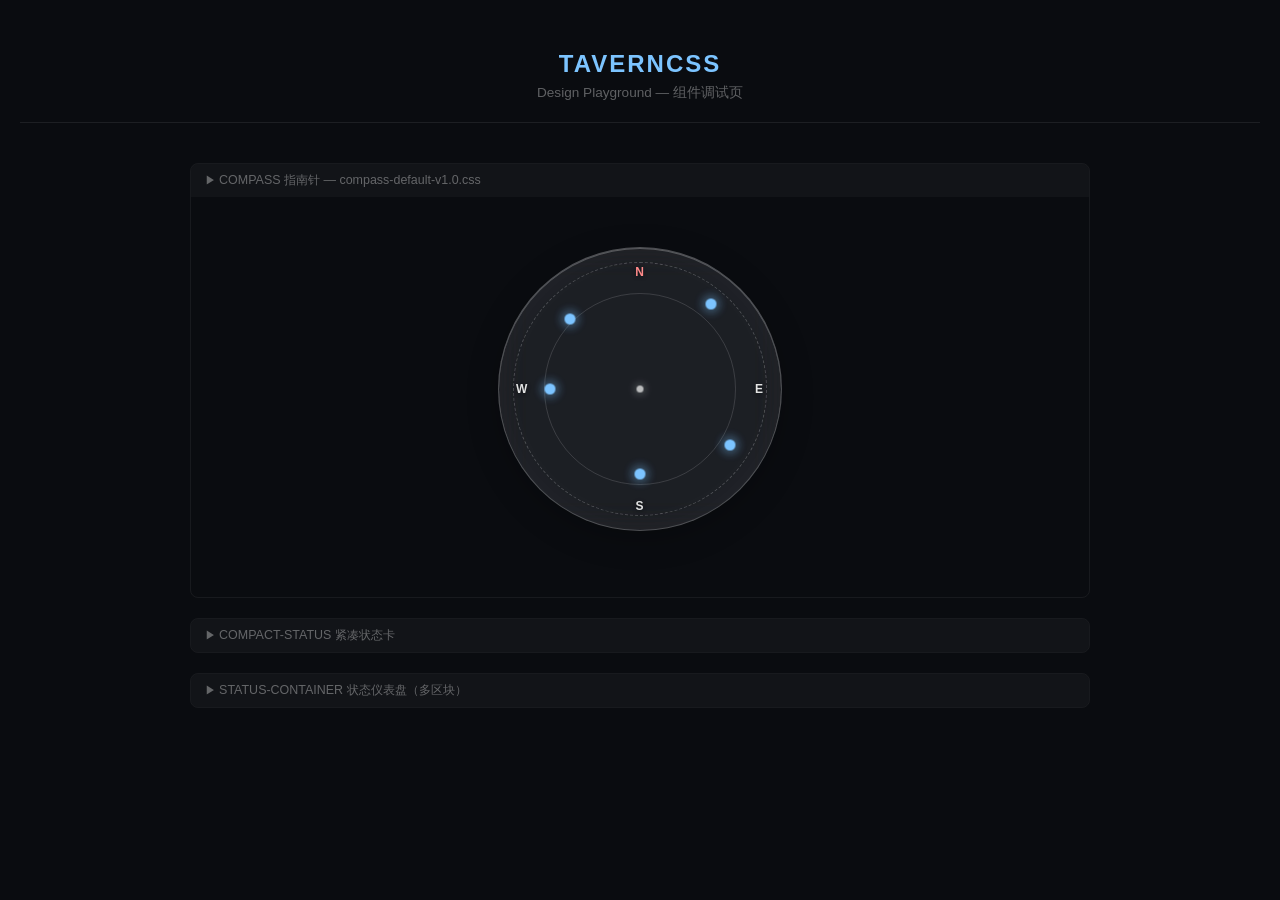
==== index.html @ 907c4af0 "init: 添加调试页面、Cursor规则及compass z-index修复 - 新增 index.html 作为所有组件的本地调试页面 - 新增 .cursor/rules/taverncss-c" ====
<!DOCTYPE html>
<html lang="zh-CN">
<head>
  <meta charset="UTF-8">
  <meta name="viewport" content="width=device-width, initial-scale=1.0">
  <title>Taverncss — Design Playground</title>
  <style>
    /* ===== 全局基础样式 ===== */
    *, *::before, *::after { box-sizing: border-box; margin: 0; padding: 0; }
    body {
      background: #0a0c10;
      color: #e0e0e0;
      font-family: -apple-system, "PingFang SC", "Microsoft YaHei", sans-serif;
      min-height: 100vh;
      padding: 20px;
    }

    /* ===== 页面布局 ===== */
    .page-header {
      text-align: center;
      padding: 30px 0 20px;
      border-bottom: 1px solid rgba(255,255,255,0.08);
      margin-bottom: 40px;
    }
    .page-header h1 {
      font-size: 1.5rem;
      font-weight: 600;
      color: #7cc4ff;
      letter-spacing: 2px;
    }
    .page-header p {
      font-size: 0.85rem;
      color: rgba(255,255,255,0.35);
      margin-top: 6px;
    }
    .layout {
      max-width: 900px;
      margin: 0 auto;
      display: flex;
      flex-direction: column;
      gap: 20px;
    }

    /* ===== COMPACT-STATUS 样式（来自用户提供） ===== */
    .compact-status {
      background: rgba(14, 16, 22, 0.92);
      border: 1px solid rgba(255,255,255,0.12);
      border-radius: 10px;
      padding: 16px 20px;
      max-width: 560px;
      margin: 0 auto;
      width: 100%;
    }
    .compact-status .status-title {
      font-size: 0.95rem;
      font-weight: 600;
      color: #7cc4ff;
      margin-bottom: 12px;
      letter-spacing: 0.5px;
    }
    .compact-status .status-row {
      display: flex;
      align-items: center;
      gap: 10px;
      margin-bottom: 9px;
    }
    .compact-status .status-label {
      font-size: 0.82rem;
      color: rgba(255,255,255,0.7);
      min-width: 72px;
    }
    .compact-status .progress-bar {
      flex: 1;
      height: 6px;
      background: rgba(255,255,255,0.1);
      border-radius: 3px;
      overflow: hidden;
    }
    .compact-status .progress-fill {
      height: 100%;
      background: linear-gradient(90deg, #4facfe, #00f2fe);
      border-radius: 3px;
    }
    .compact-status .status-value {
      font-size: 0.78rem;
      color: rgba(255,255,255,0.6);
      min-width: 32px;
      text-align: right;
    }
    .compact-status .equipment-section,
    .compact-status .event-section {
      margin-top: 11px;
      padding-top: 11px;
      border-top: 1px solid rgba(255,255,255,0.07);
    }
    .compact-status .section-label {
      font-size: 0.8rem;
      color: rgba(255,255,255,0.5);
      margin-bottom: 4px;
    }
    .compact-status .section-content {
      font-size: 0.82rem;
      color: rgba(255,255,255,0.75);
      line-height: 1.5;
    }

    /* ===== 组件区块通用 ===== */
    .component-block {
      border: 1px solid rgba(255,255,255,0.06);
      border-radius: 8px;
      overflow: hidden;
    }
    .component-block > summary {
      background: rgba(255,255,255,0.03);
      padding: 8px 14px;
      font-size: 0.78rem;
      color: rgba(255,255,255,0.35);
      cursor: pointer;
      user-select: none;
      list-style: none;
    }
    .component-block > summary::-webkit-details-marker { display: none; }
    .component-block > summary::before { content: "▶ "; font-size: 0.7rem; transition: transform 0.2s; }
    .component-block[open] > summary::before { transform: rotate(90deg); }
    .component-inner {
      padding: 20px;
    }

    /* ===== STATUS-CONTAINER 样式（来自用户提供） ===== */
    .status-container { display: flex; flex-direction: column; gap: 2px; }
    .status-section {
      background: rgba(14,16,22,0.92);
      border: 1px solid rgba(255,255,255,0.1);
      border-radius: 8px;
      overflow: hidden;
    }
    .status-section .section-header {
      background: rgba(255,255,255,0.02);
      padding: 9px 14px;
      cursor: pointer;
      user-select: none;
      list-style: none;
    }
    .status-section .section-header::-webkit-details-marker { display: none; }
    .status-section .section-title {
      font-size: 0.85rem;
      color: #7cc4ff;
      font-weight: 500;
      letter-spacing: 0.3px;
    }
    .status-section .section-content { padding: 14px; }
    .dashboard-grid {
      display: grid;
      grid-template-columns: 1fr 1fr;
      gap: 12px;
    }
    @media (max-width: 600px) {
      .dashboard-grid { grid-template-columns: 1fr; }
    }
    .quadrant {
      background: rgba(255,255,255,0.025);
      border: 1px solid rgba(255,255,255,0.06);
      border-radius: 6px;
      padding: 10px 12px;
    }
    .quadrant-header {
      font-size: 0.78rem;
      color: rgba(255,255,255,0.55);
      margin-bottom: 6px;
      font-weight: 500;
    }
    .quadrant-content { font-size: 0.8rem; color: rgba(255,255,255,0.7); line-height: 1.7; }
    .status-indicator {
      display: inline-block;
      width: 7px; height: 7px;
      border-radius: 50%;
      margin-right: 4px;
      vertical-align: middle;
    }
    .status-good { background: #48bb78; box-shadow: 0 0 5px #48bb78; }
    .status-warning { background: #f6ad55; box-shadow: 0 0 5px #f6ad55; }
    .status-bad { background: #fc8181; box-shadow: 0 0 5px #fc8181; }

    /* 论坛 Tabs */
    .tabs { display: flex; flex-direction: column; }
    .tab-radio { display: none; }
    .tab-label {
      display: inline-block;
      padding: 6px 12px;
      font-size: 0.78rem;
      color: rgba(255,255,255,0.45);
      cursor: pointer;
      border: 1px solid transparent;
      border-bottom: none;
      border-radius: 4px 4px 0 0;
      user-select: none;
    }
    .tab-radio:checked + .tab-label {
      color: #7cc4ff;
      border-color: rgba(255,255,255,0.12);
      background: rgba(255,255,255,0.03);
    }
    .tab-content { display: none; padding: 10px 0; }
    #tab1:checked ~ .content1,
    #tab2:checked ~ .content2,
    #tab3:checked ~ .content3 { display: block; }
    .post {
      font-size: 0.8rem;
      color: rgba(255,255,255,0.65);
      padding: 5px 0;
      border-bottom: 1px solid rgba(255,255,255,0.04);
      line-height: 1.5;
    }
    .post b { color: #7cc4ff; }
    .post i { color: rgba(255,255,255,0.35); font-style: normal; }

    /* 记忆存档 */
    .memory-container { display: flex; flex-direction: column; gap: 8px; }
    .memory-section {
      background: rgba(255,255,255,0.02);
      border: 1px solid rgba(255,255,255,0.06);
      border-radius: 6px;
    }
    .memory-item {
      padding: 6px 0;
      border-bottom: 1px solid rgba(255,255,255,0.04);
      font-size: 0.8rem;
      color: rgba(255,255,255,0.6);
      line-height: 1.5;
    }
    .memory-item:last-child { border-bottom: none; }
    .memory-title {
      font-size: 0.75rem;
      color: rgba(255,255,255,0.4);
      margin-bottom: 3px;
    }

    /* 基建大屏 */
    .base-screen {
      background: #0f1115;
      border: 1px solid #2d3748;
      border-radius: 6px;
      padding: 10px;
      font-family: monospace;
      color: #a0aec0;
    }
    .base-row { display: flex; gap: 6px; flex-wrap: wrap; margin-bottom: 8px; }
    .base-tag {
      background: #1a202c;
      border: 1px solid #4a5568;
      padding: 3px 6px;
      border-radius: 4px;
      font-size: 12px;
      color: #e2e8f0;
    }
    .base-grid {
      display: grid;
      grid-template-columns: 1fr 1fr;
      gap: 6px;
      font-size: 12px;
      border-top: 1px dashed #4a5568;
      padding-top: 8px;
    }
    .base-ok { color: #48bb78; }
    .base-warn { color: #f6ad55; }
    .base-bad { color: #fc8181; }

    /* ===== INVENTORY 样式 ===== */
    .f-box {
      background: rgba(10, 12, 18, 0.85);
      border: 1px solid rgba(255,255,255,0.1);
      border-radius: 10px;
      padding: 14px;
    }
    .b-grd {
      display: grid;
      grid-template-columns: repeat(5, 1fr);
      gap: 6px;
      margin-bottom: 10px;
    }
    .b-slt {
      aspect-ratio: 1;
      background: rgba(255,255,255,0.06);
      border: 1px solid rgba(255,255,255,0.12);
      border-radius: 6px;
      display: flex;
      align-items: center;
      justify-content: center;
      font-size: 1.3rem;
      cursor: default;
      position: relative;
    }
    .b-slt::after {
      content: attr(data-tip);
      position: absolute;
      bottom: calc(100% + 6px);
      left: 50%;
      transform: translateX(-50%);
      background: rgba(10,12,18,0.95);
      border: 1px solid rgba(255,255,255,0.15);
      color: rgba(255,255,255,0.8);
      font-size: 0.72rem;
      padding: 4px 8px;
      border-radius: 4px;
      white-space: nowrap;
      opacity: 0;
      pointer-events: none;
      transition: opacity 0.15s;
      z-index: 10;
    }
    .b-slt:hover::after { opacity: 1; }
    .wh-sum {
      font-size: 0.8rem;
      color: rgba(255,255,255,0.45);
      cursor: pointer;
      list-style: none;
      padding: 6px 0;
    }
    .wh-box {
      background: rgba(255,255,255,0.03);
      border: 1px solid rgba(255,255,255,0.06);
      border-radius: 4px;
      padding: 8px 10px;
      font-size: 0.8rem;
      color: rgba(255,255,255,0.55);
      margin-top: 6px;
      line-height: 1.7;
    }
  </style>
</head>
<body>

<!-- ============================================================
     页面头部
     ============================================================ -->
<header class="page-header">
  <h1>TAVERNCSS</h1>
  <p>Design Playground &mdash; 组件调试页</p>
</header>

<div class="layout">

  <!-- ============================================================
       组件 1：指南针（compass-default-v1.0.css）
       路径: /compass-default-v1.0.css
       ============================================================ -->
  <link rel="stylesheet" href="compass-default-v1.0.css">
  <div class="component-block">
    <summary>COMPASS 指南针 &mdash; compass-default-v1.0.css</summary>
    <div class="component-inner">

      <div class="compass-wrap" style="--accent:#7cc4ff; margin-bottom: 16px;">
        <input type="radio" class="d-input" name="dial" id="t-reset" checked="">
        <input type="radio" class="d-input" name="dial" id="t-nw">
        <input type="radio" class="d-input" name="dial" id="t-ne">
        <input type="radio" class="d-input" name="dial" id="t-w">
        <input type="radio" class="d-input" name="dial" id="t-se">
        <input type="radio" class="d-input" name="dial" id="t-s">
        <label for="t-reset" class="reset-area"></label>
        <div class="compass-stage">
          <div class="compass-dial">
            <span class="dir dir-n">N</span>
            <span class="dir dir-s">S</span>
            <span class="dir dir-w">W</span>
            <span class="dir dir-e">E</span>
            <div class="core"></div>

            <label for="t-nw" class="marker" style="--x:25%;--y:25%;" data-side="top" data-align="left">
              <div class="tip">
                <div class="tip-head"><b>半塌的药店</b><span>0.3km · 西北</span></div>
                <div class="tip-body">自动门仍在摆动，内部货架凌乱。除了常见的感冒药，或许还能在柜台深处找到未开封的广谱抗生素，但要注意阴影里的游荡者。</div>
              </div>
            </label>

            <label for="t-ne" class="marker" style="--x:75%;--y:20%;" data-side="top" data-align="right">
              <div class="tip">
                <div class="tip-head"><b>废弃校车残骸</b><span>0.1km · 东北</span></div>
                <div class="tip-body">校车成了天然的屏障，阻挡了主干道上的大部分视线。残骸下方似乎堆积着一些遗弃的背包，或许能找到应急的饮用水或干粮。</div>
              </div>
            </label>

            <label for="t-w" class="marker" style="--x:18%;--y:50%;" data-side="top" data-align="left">
              <div class="tip">
                <div class="tip-head"><b>居民区小径</b><span>0.5km · 正西</span></div>
                <div class="tip-body">通往小镇深处的捷径，两旁是紧闭门户的独栋房屋。这里比主干道更压抑，但也隐藏着更多生活物资和停放在车库里的燃油桶。</div>
              </div>
            </label>

            <label for="t-se" class="marker" style="--x:82%;--y:70%;" data-side="bottom" data-align="right">
              <div class="tip">
                <div class="tip-head"><b>遗留加油站</b><span>0.8km · 东南</span></div>
                <div class="tip-body">油泵看起来已经枯竭，但地下油罐或许还有残存。周围地形开阔，是伏击的好地方，血疤帮的哨兵可能在附近活动过。</div>
              </div>
            </label>

            <label for="t-s" class="marker" style="--x:50%;--y:80%;" data-side="bottom" data-align="center">
              <div class="tip">
                <div class="tip-head"><b>来时的公路</b><span>1.2km · 正南</span></div>
                <div class="tip-body">迷雾已经封锁了视线，回程的路显得漫长而危险。没有任何补给，只有无尽的荒野和可能闻着味跟上来的丧尸犬。</div>
              </div>
            </label>

          </div>
        </div>
      </div>

    </div>
  </div>

  <!-- ============================================================
       组件 2：Compact 状态卡
       ============================================================ -->
  <details class="component-block">
    <summary>COMPACT-STATUS 紧凑状态卡</summary>
    <div class="component-inner">
      <div class="compact-status">
        <div class="status-title">【魁狼山的状态】</div>
        <div class="status-row">
          <span class="status-label">🧬 健康度</span>
          <div class="progress-bar"><div class="progress-fill" style="width:100%;"></div></div>
          <span class="status-value">100%</span>
        </div>
        <div class="status-row">
          <span class="status-label">🛌 体力值</span>
          <div class="progress-bar"><div class="progress-fill" style="width:95%;"></div></div>
          <span class="status-value">95%</span>
        </div>
        <div class="status-row">
          <span class="status-label">🧟‍♀️ 感染风险</span>
          <div class="progress-bar"><div class="progress-fill" style="width:0%;"></div></div>
          <span class="status-value">0%</span>
        </div>
        <div class="equipment-section">
          <div class="section-label">🛡️ 当前装备</div>
          <div class="section-content">高性能复合弩、鲁格10/22步枪（消音）、开山刀x2、电网发射器</div>
        </div>
        <div class="event-section">
          <div class="section-label">🚨 当前事件</div>
          <div class="section-content">停靠于迷雾小镇入口，正在侦察环境</div>
        </div>
      </div>
    </div>
  </details>

  <!-- ============================================================
       组件 3：状态仪表盘（综合面板）
       ============================================================ -->
  <details class="component-block">
    <summary>STATUS-CONTAINER 状态仪表盘（多区块）</summary>
    <div class="component-inner">
      <div class="status-container">

        <!-- 区块：状态仪表盘ing -->
        <details class="status-section">
          <summary class="section-header"><span class="section-title">【状态仪表盘ing】</span></summary>
          <div class="section-content">
            <div class="dashboard-grid">
              <div class="quadrant">
                <div class="quadrant-header">🚐 载具状态</div>
                <div class="quadrant-content">
                  <div>载具：「流浪方舟」- 生态定居型</div>
                  <div><span class="status-indicator status-good"></span>结构完整性：100%</div>
                  <div><span class="status-indicator status-good"></span>燃油：79%</div>
                  <div><span class="status-indicator status-good"></span>电力：99%</div>
                  <div><span class="status-indicator status-good"></span>水源：98%</div>
                </div>
              </div>
              <div class="quadrant">
                <div class="quadrant-header">🛡️ 装备物资</div>
                <div class="quadrant-content">
                  <div><span class="status-indicator status-good"></span>弹药：40支箭 / 500发.22弹</div>
                  <div><span class="status-indicator status-good"></span>近战：开山刀x2</div>
                  <div><span class="status-indicator status-good"></span>食物/水：20天份</div>
                  <div><span class="status-indicator status-good"></span>医疗：综合医疗包</div>
                </div>
              </div>
              <div class="quadrant">
                <div class="quadrant-header">🌤️ 环境状态</div>
                <div class="quadrant-content">
                  <div>位置：小镇入口处</div>
                  <div><span class="status-indicator status-warning"></span>天气：浓雾，能见度&lt;20米</div>
                  <div><span class="status-indicator status-warning"></span>丧尸活动：中</div>
                  <div><span class="status-indicator status-warning"></span>人类势力：血疤帮痕迹</div>
                </div>
              </div>
              <div class="quadrant">
                <div class="quadrant-header">👥 乘员状态</div>
                <div class="quadrant-content">
                  <div><span class="status-indicator status-good"></span>魁狼山：保持警惕</div>
                </div>
              </div>
            </div>
          </div>
        </details>

        <div style="height:6px;"></div>

        <!-- 区块：末日小剧场ing -->
        <details class="status-section">
          <summary class="section-header"><span class="section-title">【末日小剧场ing】</span></summary>
          <div class="section-content">
            <div class="dashboard-grid">
              <div class="quadrant">
                <div class="quadrant-header">📻 末日广播</div>
                <div class="quadrant-content">
                  <div>1️⃣ 幸存者：不要进镇子！那里的雾会吃人！</div>
                  <div>2️⃣ 帮派：收缴到一批土雷，想要的来老地方。</div>
                  <div>3️⃣ 物资：南部海港有艘运粮船搁浅。</div>
                  <div>4️⃣ 警告：第七钢铁师宣布二级戒严。</div>
                </div>
              </div>
              <div class="quadrant">
                <div class="quadrant-header">👂 路上八卦</div>
                <div class="quadrant-content">
                  <div>1️⃣ 有个背狙击枪的家伙在清尸潮。</div>
                  <div>2️⃣ 互助会老周病了，社区主心骨要断。</div>
                  <div>3️⃣ 有小子偷油被血疤帮打成了筛子。</div>
                </div>
              </div>
              <div class="quadrant">
                <div class="quadrant-header">🗣️ 同行人员</div>
                <div class="quadrant-content">
                  <div>(当前车内仅有魁狼山一人)</div>
                </div>
              </div>
              <div class="quadrant">
                <div class="quadrant-header">🧟 人际关系</div>
                <div class="quadrant-content">
                  <div>校车丧尸A：嗬……</div>
                  <div>药店丧尸B：咔嚓……</div>
                  <div>楼顶丧尸C：嗷……</div>
                </div>
              </div>
            </div>
          </div>
        </details>

        <div style="height:6px;"></div>

        <!-- 区块：记忆存档ing -->
        <details class="status-section">
          <summary class="section-header"><span class="section-title">【记忆存档ing】</span></summary>
          <div class="section-content">
            <div class="memory-container">
              <details class="memory-section">
                <summary class="section-header"><span class="section-title">滚动记忆：(2/10)</span></summary>
                <div class="section-content">
                  <div class="memory-item">
                    <div class="memory-title">记录 #1</div>
                    <div>第1天晨 · 郊外公路 · 驾驶「流浪方舟」出发，抵达迷雾小镇。</div>
                  </div>
                  <div class="memory-item">
                    <div class="memory-title">记录 #2</div>
                    <div>第1天晨 · 小镇入口 · 下车观察环境，发现药店、校车残骸及丧尸威胁。</div>
                  </div>
                </div>
              </details>
              <details class="memory-section">
                <summary class="section-header"><span class="section-title">永久记忆：(0/♾️)</span></summary>
                <div class="section-content">
                  <div class="memory-item">(尚无存档章节)</div>
                </div>
              </details>
            </div>
          </div>
        </details>

        <div style="height:6px;"></div>

        <!-- 区块：废土通讯论坛 -->
        <details class="status-section">
          <summary class="section-header"><span class="section-title">【🌐 废土通讯论坛】</span></summary>
          <div class="section-content">
            <div class="tabs">
              <input type="radio" name="forum" id="tab1" class="tab-radio" checked="">
              <label for="tab1" class="tab-label">📡 区域频道</label>
              <input type="radio" name="forum" id="tab2" class="tab-radio">
              <label for="tab2" class="tab-label">⚙️ 技术论坛</label>
              <input type="radio" name="forum" id="tab3" class="tab-radio">
              <label for="tab3" class="tab-label">💀 幸存者墓碑</label>
              <div class="tab-content content1">
                <div class="post"><b>[观察]</b> 迷雾里有红眼睛的东西在飞。 <i>那是无人机，还是变异蝙蝠？</i></div>
                <div class="post"><b>[求救]</b> 我被困在药店二楼了，救命！ <i>你自己看着办，楼下全是丧尸。</i></div>
                <div class="post"><b>[悬赏]</b> 提供血疤帮据点坐标，奖励十个罐头。 <i>小心有命拿没命花。</i></div>
                <div class="post"><b>[日常]</b> 今天的雾比昨天更湿，骨头都疼。 <i>这种天气最适合杀人越货了。</i></div>
                <div class="post"><b>[声明]</b> 此区域由流浪者独眼接管，闯入者死。 <i>呵呵，又来一个装蒜的。</i></div>
              </div>
              <div class="tab-content content2">
                <div class="post"><b>[求助]</b> 怎么提高无土栽培的维生素含量？ <i>加点碾碎的钙片试试。</i></div>
                <div class="post"><b>[改装]</b> 房车防弹玻璃破了，用什么补？ <i>透明胶带加钢板，别想看得清。</i></div>
                <div class="post"><b>[讨论]</b> 这种雾气对电路板有腐蚀吗？ <i>肯定有，做好密封。</i></div>
                <div class="post"><b>[发现]</b> 我把电蚊拍改成了电击棍，爽歪歪。 <i>小心电死你自己。</i></div>
                <div class="post"><b>[求购]</b> 高效率滤水芯，重金求。 <i>林清玄：我有一个，但不卖。</i></div>
              </div>
              <div class="tab-content content3">
                <div class="post">阿强，死于抢劫。 <i>他是为了家人才去抢的。</i></div>
                <div class="post">小李子，变异前自己跳了楼。 <i>是个汉子。</i></div>
                <div class="post">林奶奶，安静地死在床上。 <i>这可能是末世最好的结局。</i></div>
                <div class="post">猎人小张，陷阱被丧尸破了。 <i>常在河边走，哪有不湿鞋。</i></div>
                <div class="post">幸存者「影子」，从未归来。 <i>幽灵终归是幽灵。</i></div>
              </div>
            </div>
          </div>
        </details>

        <div style="height:6px;"></div>

        <!-- 区块：基建大屏 -->
        <details class="status-section">
          <summary class="section-header"><span class="section-title">【🏠 基建大屏】</span></summary>
          <div class="section-content">
            <div class="base-screen">
              <div class="base-row">
                <span class="base-tag">🔋电力[99%]</span>
                <span class="base-tag">💧纯水[98L]</span>
                <span class="base-tag">🥩储备粮[20D]</span>
              </div>
              <div class="base-grid">
                <div>水培支架：<span class="base-ok">运转正常</span></div>
                <div>空气过滤：<span class="base-ok">运转正常</span></div>
                <div>感应雷达：<span class="base-ok">运转正常</span></div>
                <div>生态温室：<span class="base-ok">运转正常</span></div>
              </div>
            </div>
          </div>
        </details>

        <div style="height:6px;"></div>

        <!-- 区块：物资管理 -->
        <details class="status-section">
          <summary class="section-header"><span class="section-title">【🎒 物资管理】</span></summary>
          <div class="section-content">
            <div class="f-box">
              <div class="b-grd">
                <div class="b-slt" data-tip="鲁格步枪 x1">🔫</div>
                <div class="b-slt" data-tip="复合弩 x1">🏹</div>
                <div class="b-slt" data-tip="开山刀 x2">🔪</div>
                <div class="b-slt" data-tip="电网发射器 x1">⚡</div>
                <div class="b-slt" data-tip="医疗包 x1">🩹</div>
                <div class="b-slt" data-tip="空位">  </div>
                <div class="b-slt" data-tip="空位">  </div>
                <div class="b-slt" data-tip="空位">  </div>
                <div class="b-slt" data-tip="空位">  </div>
                <div class="b-slt" data-tip="空位">  </div>
              </div>
              <details>
                <summary class="wh-sum">🏢 大型仓库（点击展开）</summary>
                <div class="wh-box">
                  📦种子x1套 &nbsp;|&nbsp; 🛠️工具组x1 &nbsp;|&nbsp; 📚生存书籍x5 &nbsp;|&nbsp; ⚙️备用零件x少量
                </div>
              </details>
            </div>
          </div>
        </details>

      </div>
    </div>
  </details>

</div><!-- .layout -->

</body>
</html>
---- compass-default-v1.0.css ----
/* compass-default-v1.0.css */
.compass-wrap{
  --size:320px;
  --accent:#7cc4ff;
  --tip-w:170px;
  --tip-max-h:90px;
  position:relative;
  width:100%;
  max-width:var(--size);
  margin:0 auto;
  padding:30px 18px;
  box-sizing:border-box;
  font-family:-apple-system,"PingFang SC","Microsoft YaHei",sans-serif;
  perspective:900px;
  -webkit-tap-highlight-color:transparent;
  z-index:1;
  isolation:isolate;
  overflow:visible;
}
.compass-wrap:hover{z-index:1000;}
.compass-wrap *:focus,
.compass-wrap *:focus-visible{outline:none;-webkit-tap-highlight-color:transparent;}
.compass-wrap .d-input{
  position:absolute;
  width:0;height:0;
  opacity:0;
  pointer-events:none;
  appearance:none;
  -webkit-appearance:none;
  border:0;
  outline:none;
}
.compass-wrap label{
  -webkit-tap-highlight-color:transparent;
  outline:none;
  user-select:none;
  -webkit-user-select:none;
}
.compass-wrap .reset-area{position:absolute;inset:0;z-index:0;cursor:default;}
.compass-wrap .compass-stage{
  position:relative;
  width:100%;
  aspect-ratio:1/1;
  transform-style:preserve-3d;
  z-index:1;
  pointer-events:none;
}
@supports not (aspect-ratio:1/1){
  .compass-wrap .compass-stage{height:0;padding-bottom:100%;}
}
.compass-wrap .compass-dial{
  position:absolute;
  inset:0;
  border-radius:50%;
  background:rgba(255,255,255,0.08);
  backdrop-filter:blur(16px) saturate(140%);
  -webkit-backdrop-filter:blur(16px) saturate(140%);
  border:1px solid rgba(255,255,255,0.22);
  box-shadow:
0 8px 32px rgba(0,0,0,0.22),
inset 0 1px 0 rgba(255,255,255,0.25),
inset 0 0 40px rgba(255,255,255,0.04);
  box-sizing:border-box;
  transform-style:preserve-3d;
  transform:rotateX(0deg) rotateY(0deg);
  transition:transform 0.6s cubic-bezier(.2,.8,.3,1),box-shadow 0.6s ease;
  pointer-events:none;
  z-index:0;
}
.compass-wrap .compass-dial::before{
  content:"";
  position:absolute;
  inset:5%;
  border-radius:50%;
  border:1px dashed rgba(255,255,255,0.22);
}
.compass-wrap .compass-dial::after{
  content:"";
  position:absolute;
  inset:16%;
  border-radius:50%;
  border:1px solid rgba(255,255,255,0.14);
}
.compass-wrap .marker{
  --x:50%;
  --y:50%;
  position:absolute;
  top:var(--y);
  left:var(--x);
  width:11px;
  height:11px;
  border-radius:50%;
  background:var(--accent);
  color:var(--accent);
  cursor:pointer;
  z-index:5;
  transform:translate(-50%,-50%) translateZ(12px);
  transition:transform 0.25s ease,box-shadow 0.25s ease;
  pointer-events:auto;
  border:0;
  outline:none;
  -webkit-tap-highlight-color:transparent;
}
.compass-wrap .marker::before{
  content:"";
  position:absolute;
  inset:-4px;
  border-radius:50%;
  background:var(--accent);
  opacity:0.32;
  filter:blur(4px);
  z-index:-1;
}
.compass-wrap .marker:hover{
  transform:translate(-50%,-50%) translateZ(20px) scale(1.4);
  z-index:30;
}
.compass-wrap .dir{
  position:absolute;
  font-size:12px;
  font-weight:600;
  letter-spacing:1px;
  color:rgba(255,255,255,0.88);
  text-shadow:0 1px 4px rgba(0,0,0,0.45);
  user-select:none;
  z-index:2;
  pointer-events:none;
}
.compass-wrap .dir-n{top:6%;left:50%;transform:translate(-50%,0) translateZ(6px);color:#ff8a8a;}
.compass-wrap .dir-s{bottom:6%;left:50%;transform:translate(-50%,0) translateZ(6px);}
.compass-wrap .dir-w{left:6%;top:50%;transform:translate(0,-50%) translateZ(6px);}
.compass-wrap .dir-e{right:6%;top:50%;transform:translate(0,-50%) translateZ(6px);}
.compass-wrap .core{
  position:absolute;
  top:50%;
  left:50%;
  width:7px;
  height:7px;
  border-radius:50%;
  background:rgba(255,255,255,0.7);
  transform:translate(-50%,-50%) translateZ(8px);
  box-shadow:0 0 10px rgba(255,255,255,0.55);
  z-index:3;
  pointer-events:none;
}
.compass-wrap .tip{
  position:absolute;
  width:var(--tip-w);
  background:rgba(18,20,28,0.92);
  backdrop-filter:blur(8px);
  -webkit-backdrop-filter:blur(8px);
  border:1px solid rgba(255,255,255,0.16);
  border-radius:6px;
  color:#f2f2f2;
  opacity:0;
  pointer-events:none;
  transition:opacity 0.18s ease;
  box-shadow:0 10px 24px rgba(0,0,0,0.42);
  overflow:hidden;
  bottom:180%;
  left:50%;
  transform:translate(-50%,4px) translateZ(24px);
}
.compass-wrap .marker[data-side="bottom"] .tip{bottom:auto;top:180%;}
.compass-wrap .marker[data-align="left"] .tip{left:0;transform:translate(0,4px) translateZ(24px);}
.compass-wrap .marker[data-align="right"] .tip{left:auto;right:0;transform:translate(0,4px) translateZ(24px);}
.compass-wrap .marker:hover .tip{opacity:1;pointer-events:auto;}
.compass-wrap .tip-head{
  padding:5px 8px;
  border-bottom:1px solid rgba(255,255,255,0.1);
  font-size:11px;
  line-height:1.3;
  display:flex;
  align-items:center;
  gap:5px;
  white-space:nowrap;
}
.compass-wrap .tip-head b{font-weight:600;color:#fff;}
.compass-wrap .tip-head em{font-style:normal;color:rgba(255,255,255,0.4);}
.compass-wrap .tip-head span{color:rgba(255,255,255,0.65);font-size:10.5px;}
.compass-wrap .tip-body{
  padding:6px 8px;
  max-height:var(--tip-max-h);
  overflow-y:auto;
  font-size:11px;
  line-height:1.55;
  color:rgba(255,255,255,0.78);
  scrollbar-width:thin;
  scrollbar-color:rgba(255,255,255,0.25) transparent;
}
.compass-wrap .tip-body::-webkit-scrollbar{width:4px;}
.compass-wrap .tip-body::-webkit-scrollbar-track{background:transparent;}
.compass-wrap .tip-body::-webkit-scrollbar-thumb{background:rgba(255,255,255,0.22);border-radius:2px;}
.compass-wrap .tip-body::-webkit-scrollbar-thumb:hover{background:rgba(255,255,255,0.4);}
.compass-wrap .tip::after{
  content:"";
  position:absolute;
  border:5px solid transparent;
}
.compass-wrap .marker[data-side="top"] .tip::after{top:100%;border-top-color:rgba(18,20,28,0.92);}
.compass-wrap .marker[data-side="bottom"] .tip::after{bottom:100%;border-bottom-color:rgba(18,20,28,0.92);}
.compass-wrap .marker[data-align="center"] .tip::after{left:50%;transform:translateX(-50%);}
.compass-wrap .marker[data-align="left"] .tip::after{left:14px;}
.compass-wrap .marker[data-align="right"] .tip::after{right:14px;}
.compass-wrap #t-nw:checked ~ .compass-stage .compass-dial{transform:rotateX(-11deg) rotateY(13deg);box-shadow:-14px 18px 40px rgba(0,0,0,0.34),inset 0 1px 0 rgba(255,255,255,0.25);}
.compass-wrap #t-ne:checked ~ .compass-stage .compass-dial{transform:rotateX(-10deg) rotateY(-13deg);box-shadow:14px 18px 40px rgba(0,0,0,0.34),inset 0 1px 0 rgba(255,255,255,0.25);}
.compass-wrap #t-w:checked  ~ .compass-stage .compass-dial{transform:rotateY(14deg);box-shadow:-16px 10px 38px rgba(0,0,0,0.32),inset 0 1px 0 rgba(255,255,255,0.25);}
.compass-wrap #t-se:checked ~ .compass-stage .compass-dial{transform:rotateX(10deg) rotateY(-12deg);box-shadow:14px -10px 38px rgba(0,0,0,0.32),inset 0 1px 0 rgba(255,255,255,0.25);}
.compass-wrap #t-s:checked  ~ .compass-stage .compass-dial{transform:rotateX(12deg);box-shadow:0 -16px 40px rgba(0,0,0,0.32),inset 0 1px 0 rgba(255,255,255,0.25);}
.compass-wrap #t-nw:checked ~ .compass-stage label[for="t-nw"],
.compass-wrap #t-ne:checked ~ .compass-stage label[for="t-ne"],
.compass-wrap #t-w:checked  ~ .compass-stage label[for="t-w"],
.compass-wrap #t-se:checked ~ .compass-stage label[for="t-se"],
.compass-wrap #t-s:checked  ~ .compass-stage label[for="t-s"]{
  transform:translate(-50%,-50%) translateZ(26px) scale(1.45);
  box-shadow:0 0 16px var(--accent);
}
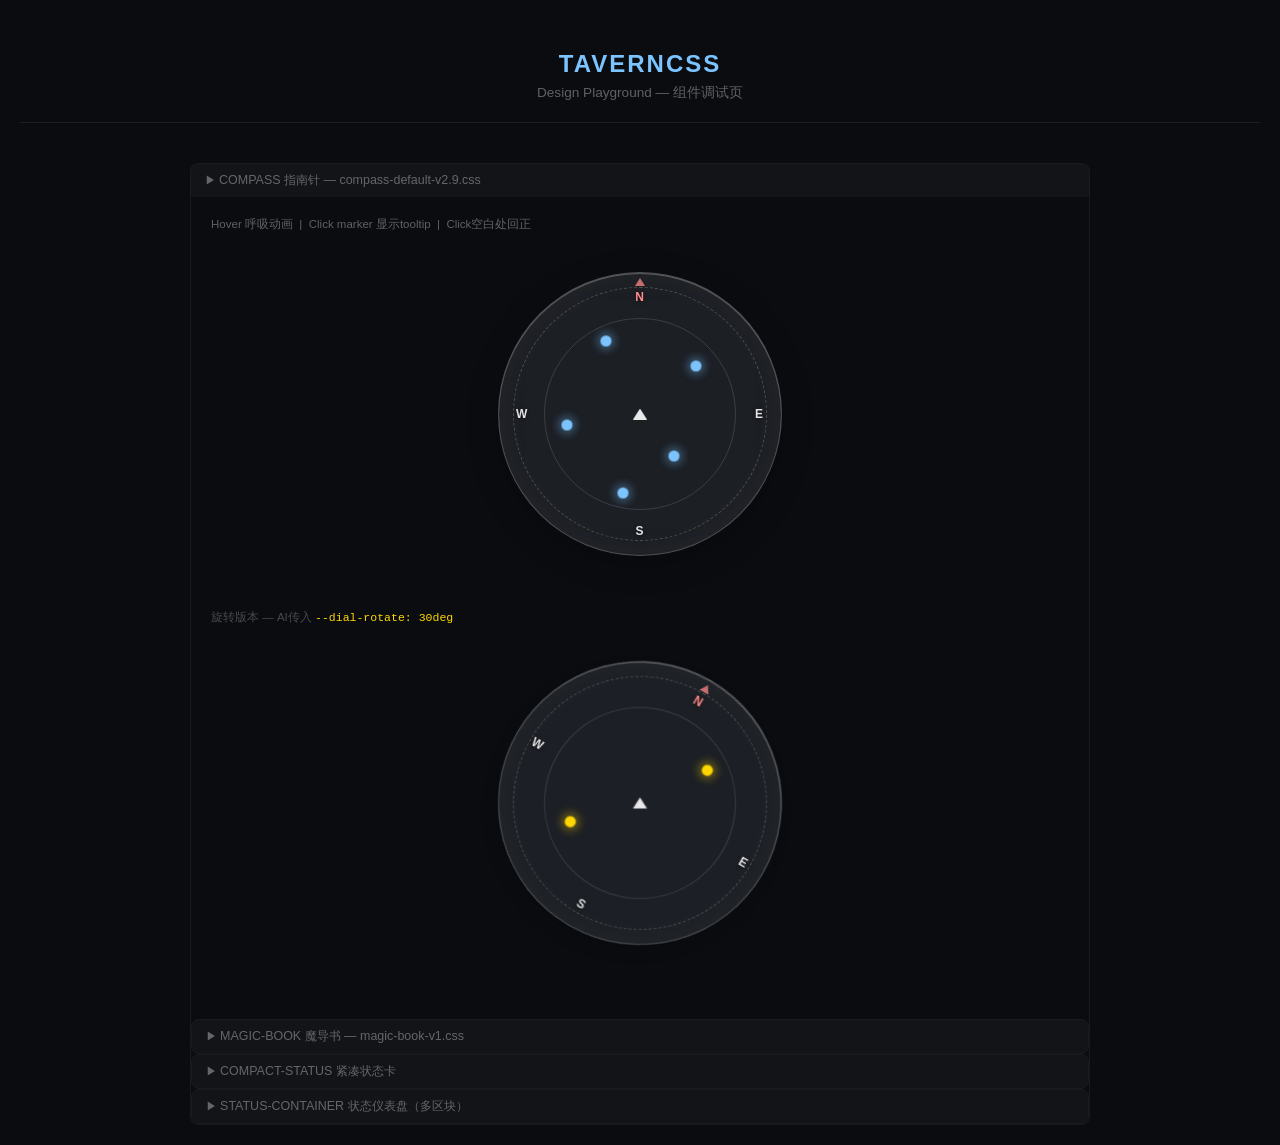
==== commit cb82ae27: "fix: compass v2.9 - 修复CSS选择器语法错误，修正marker顺序和data-tilt-target Co-authored-by: Cursor <cursoragent@cur" ====
--- a/index.html
+++ b/index.html
@@ -344,71 +344,138 @@
        组件 1：指南针（compass-default-v1.0.css）
        路径: /compass-default-v1.0.css
        ============================================================ -->
-  <link rel="stylesheet" href="compass-default-v1.0.css">
+  <link rel="stylesheet" href="compass-default-v2.9.css">
   <div class="component-block">
-    <summary>COMPASS 指南针 &mdash; compass-default-v1.0.css</summary>
+    <summary>COMPASS 指南针 &mdash; compass-default-v2.9.css</summary>
     <div class="component-inner">
 
-      <div class="compass-wrap" style="--accent:#7cc4ff; margin-bottom: 16px;">
-        <input type="radio" class="d-input" name="dial" id="t-reset" checked="">
-        <input type="radio" class="d-input" name="dial" id="t-nw">
-        <input type="radio" class="d-input" name="dial" id="t-ne">
-        <input type="radio" class="d-input" name="dial" id="t-w">
-        <input type="radio" class="d-input" name="dial" id="t-se">
-        <input type="radio" class="d-input" name="dial" id="t-s">
+      <p style="font-size:0.72rem;color:rgba(255,255,255,0.35);margin-bottom:10px;">
+        Hover 呼吸动画 &nbsp;|&nbsp; Click marker 显示tooltip &nbsp;|&nbsp; Click空白处回正
+      </p>
+
+      <!-- 无旋转版本 -->
+      <div class="compass-wrap" style="--accent:#7cc4ff; margin-bottom:24px;">
+        <input type="radio" name="dial" id="t-reset" class="m-tilt" checked="">
+        <input type="radio" name="dial" id="t-nw" class="m-tilt">
+        <input type="radio" name="dial" id="t-ne" class="m-tilt">
+        <input type="radio" name="dial" id="t-w" class="m-tilt">
+        <input type="radio" name="dial" id="t-se" class="m-tilt">
+        <input type="radio" name="dial" id="t-s" class="m-tilt">
         <label for="t-reset" class="reset-area"></label>
         <div class="compass-stage">
-          <div class="compass-dial">
+          <div class="compass-dial" data-tilt-target="">
             <span class="dir dir-n">N</span>
             <span class="dir dir-s">S</span>
             <span class="dir dir-w">W</span>
             <span class="dir dir-e">E</span>
+            <div class="n-indicator"></div>
+            <label for="t-nw" class="marker" style="--x:38%;--y:24%;" data-side="top" data-align="center" data-tilt="nw">
+              <div class="tip"><div class="tip-head"><b>半塌的药店</b><em>·</em><span>0.3km · 西北</span></div><div class="tip-body">自动门仍在摆动，内部货架凌乱。或许还能找到未开封的广谱抗生素，但要注意阴影里的游荡者。</div></div>
+            </label>
+            <label for="t-ne" class="marker" style="--x:70%;--y:33%;" data-side="top" data-align="right" data-tilt="ne">
+              <div class="tip"><div class="tip-head"><b>废弃校车残骸</b><em>·</em><span>0.1km · 东北</span></div><div class="tip-body">校车成了天然屏障，残骸下方堆积着遗弃的背包，或许有应急的饮用水。</div></div>
+            </label>
+            <label for="t-w" class="marker" style="--x:24%;--y:54%;" data-side="top" data-align="left" data-tilt="w">
+              <div class="tip"><div class="tip-head"><b>居民区小径</b><em>·</em><span>0.5km · 正西</span></div><div class="tip-body">通往小镇深处的捷径，两旁是紧闭门户的独栋房屋。</div></div>
+            </label>
+            <label for="t-se" class="marker" style="--x:62%;--y:65%;" data-side="top" data-align="right" data-tilt="se">
+              <div class="tip"><div class="tip-head"><b>遗留加油站</b><em>·</em><span>0.8km · 东南</span></div><div class="tip-body">油泵已枯竭，但地下油罐或许还有残存。周围地形开阔，是伏击的好地方。</div></div>
+            </label>
+            <label for="t-s" class="marker" style="--x:44%;--y:78%;" data-side="bottom" data-align="center" data-tilt="s">
+              <div class="tip"><div class="tip-head"><b>来时的公路</b><em>·</em><span>1.2km · 正南</span></div><div class="tip-body">迷雾已封锁视线，回程漫长而危险。</div></div>
+            </label>
             <div class="core"></div>
-
-            <label for="t-nw" class="marker" style="--x:25%;--y:25%;" data-side="top" data-align="left">
-              <div class="tip">
-                <div class="tip-head"><b>半塌的药店</b><span>0.3km · 西北</span></div>
-                <div class="tip-body">自动门仍在摆动，内部货架凌乱。除了常见的感冒药，或许还能在柜台深处找到未开封的广谱抗生素，但要注意阴影里的游荡者。</div>
-              </div>
+          </div>
+        </div>
+      </div>
+
+      <!-- 带旋转版本（--dial-rotate:30deg）演示 -->
+      <p style="font-size:0.72rem;color:rgba(255,255,255,0.25);margin-bottom:6px;">旋转版本 &mdash; AI传入 <code style="color:#ffd700">--dial-rotate: 30deg</code></p>
+      <div class="compass-wrap" style="--accent:#ffd700; --dial-rotate:30deg; margin-bottom:24px;">
+        <input type="radio" name="dial2" id="t2-reset" class="m-tilt" checked="">
+        <input type="radio" name="dial2" id="t2-a" class="m-tilt">
+        <input type="radio" name="dial2" id="t2-b" class="m-tilt">
+        <label for="t2-reset" class="reset-area"></label>
+        <div class="compass-stage">
+          <div class="compass-dial" data-tilt-target="">
+            <span class="dir dir-n">N</span>
+            <span class="dir dir-s">S</span>
+            <span class="dir dir-w">W</span>
+            <span class="dir dir-e">E</span>
+            <div class="n-indicator"></div>
+            <label for="t2-a" class="marker" style="--x:65%;--y:28%;" data-side="top" data-align="right" data-tilt="ne">
+              <div class="tip"><div class="tip-head"><b>信号塔</b><em>·</em><span>2km · 东北偏北</span></div><div class="tip-body">废弃通讯塔，或许还能调出一两个可用的频道。</div></div>
             </label>
-
-            <label for="t-ne" class="marker" style="--x:75%;--y:20%;" data-side="top" data-align="right">
-              <div class="tip">
-                <div class="tip-head"><b>废弃校车残骸</b><span>0.1km · 东北</span></div>
-                <div class="tip-body">校车成了天然的屏障，阻挡了主干道上的大部分视线。残骸下方似乎堆积着一些遗弃的背包，或许能找到应急的饮用水或干粮。</div>
-              </div>
+            <label for="t2-b" class="marker" style="--x:32%;--y:68%;" data-side="bottom" data-align="left" data-tilt="s">
+              <div class="tip"><div class="tip-head"><b>隐蔽出口</b><em>·</em><span>0.4km · 西南</span></div><div class="tip-body">小巷尽头被废墟堵住，但翻过碎石能找到一条排水沟。</div></div>
             </label>
-
-            <label for="t-w" class="marker" style="--x:18%;--y:50%;" data-side="top" data-align="left">
-              <div class="tip">
-                <div class="tip-head"><b>居民区小径</b><span>0.5km · 正西</span></div>
-                <div class="tip-body">通往小镇深处的捷径，两旁是紧闭门户的独栋房屋。这里比主干道更压抑，但也隐藏着更多生活物资和停放在车库里的燃油桶。</div>
-              </div>
-            </label>
-
-            <label for="t-se" class="marker" style="--x:82%;--y:70%;" data-side="bottom" data-align="right">
-              <div class="tip">
-                <div class="tip-head"><b>遗留加油站</b><span>0.8km · 东南</span></div>
-                <div class="tip-body">油泵看起来已经枯竭，但地下油罐或许还有残存。周围地形开阔，是伏击的好地方，血疤帮的哨兵可能在附近活动过。</div>
-              </div>
-            </label>
-
-            <label for="t-s" class="marker" style="--x:50%;--y:80%;" data-side="bottom" data-align="center">
-              <div class="tip">
-                <div class="tip-head"><b>来时的公路</b><span>1.2km · 正南</span></div>
-                <div class="tip-body">迷雾已经封锁了视线，回程的路显得漫长而危险。没有任何补给，只有无尽的荒野和可能闻着味跟上来的丧尸犬。</div>
-              </div>
-            </label>
-
+            <div class="core"></div>
           </div>
         </div>
       </div>
 
+      </div>
+
+  <!-- ============================================================
+       组件 2：魔导书（magic-book-v1.css）
+       ============================================================ -->
+  <link rel="stylesheet" href="magic-book-v1.css">
+  <details class="component-block">
+    <summary>MAGIC-BOOK 魔导书 &mdash; magic-book-v1.css</summary>
+    <div class="component-inner">
+      <details open>
+        <summary style="cursor:pointer;font-weight:bold;color:#d4af37;padding-bottom:6px">📜 秘仪魔导书</summary>
+        <div class="m-bk">
+          <div class="m-grd">
+            <!-- 施法状态 -->
+            <div class="m-slt" data-tip="🔥 焰燃术 &mdash; 目标受到灼烧，每回合流失生命，持续3回合" style="border-color:#ff6b35;outline-color:#ff6b35;box-shadow:inset 0 0 10px rgba(255,107,53,0.4);animation:cast 1.5s ease-in-out infinite;">🔥</div>
+            <!-- 施法状态 -->
+            <div class="m-slt" data-tip="🌊 水甲术 &mdash; 为目标附加水之护盾，抵消1次伤害" style="border-color:#4fc3f7;outline-color:#4fc3f7;box-shadow:inset 0 0 10px rgba(79,195,247,0.4);animation:cast 2s ease-in-out infinite;">🌊</div>
+            <!-- 施法状态 -->
+            <div class="m-slt" data-tip="❄️ 霜棘术 &mdash; 释放冰刺，穿透并减速目标，命中后附加冻伤" style="border-color:#81d4fa;outline-color:#81d4fa;box-shadow:inset 0 0 10px rgba(129,212,250,0.4);animation:cast 1.8s ease-in-out infinite;">❄️</div>
+            <!-- 施法状态 -->
+            <div class="m-slt" data-tip="🌿 地脉感应 &mdash; 探测周围200米内的生命迹象与陷阱，无消耗" style="border-color:#81c784;outline-color:#81c784;box-shadow:inset 0 0 10px rgba(129,195,132,0.4);animation:cast 2.2s ease-in-out infinite;">🌿</div>
+            <!-- 施法状态 -->
+            <div class="m-slt" data-tip="💀 骨刺穿甲 &mdash; 召唤骨刺贯穿防具，对护甲单位造成额外50%伤害" style="border-color:#b0bec5;outline-color:#b0bec5;box-shadow:inset 0 0 10px rgba(176,190,197,0.4);animation:cast 1.6s ease-in-out infinite;">💀</div>
+            <!-- 冷却中 -->
+            <div class="m-slt" data-tip="⏳ 净化术 &mdash; 冷却中 (2/5 回合)" style="border-color:#6d4c41;outline-color:#6d4c41;opacity:0.45;box-shadow:none;">🌀</div>
+            <!-- 冷却中 -->
+            <div class="m-slt" data-tip="⏳ 虚空裂隙 &mdash; 冷却中 (4/6 回合)" style="border-color:#4a148c;outline-color:#4a148c;opacity:0.45;box-shadow:none;">🕳️</div>
+            <!-- 学习中 -->
+            <div class="m-slt" data-tip="📖 雷鸣术 &mdash; 学习中... (0/3 章节)" style="border-color:#9e9e9e;outline-color:#9e9e9e;opacity:0.55;">📖</div>
+            <!-- 未解锁 -->
+            <div class="m-slt" data-tip="🔒 灵魂虹吸 &mdash; 未解锁，需灵魂等级 5" style="border-color:#424242;outline-color:#424242;opacity:0.25;cursor:not-allowed;">🔒</div>
+            <!-- 未解锁 -->
+            <div class="m-slt" data-tip="🔒 时空裂隙 &mdash; 未解锁，需灵魂等级 8" style="border-color:#424242;outline-color:#424242;opacity:0.25;cursor:not-allowed;">🔒</div>
+            <!-- 空位 -->
+            <div class="m-slt" data-tip="空位">&nbsp;</div>
+            <!-- 空位 -->
+            <div class="m-slt" data-tip="空位">&nbsp;</div>
+          </div>
+        </div>
+      </details>
+      <div style="display:flex;gap:16px;margin-top:10px;flex-wrap:wrap;">
+        <div style="display:flex;align-items:center;gap:6px;font-size:0.72rem;color:rgba(255,200,120,0.55);">
+          <div style="width:10px;height:10px;border-radius:50%;border:2px dashed #ff6b35;background:rgba(255,107,53,0.2);"></div> 可用
+        </div>
+        <div style="display:flex;align-items:center;gap:6px;font-size:0.72rem;color:rgba(255,200,120,0.55);">
+          <div style="width:10px;height:10px;border-radius:50%;border:2px dashed #6d4c41;background:rgba(109,76,65,0.2);opacity:0.45;"></div> 冷却中
+        </div>
+        <div style="display:flex;align-items:center;gap:6px;font-size:0.72rem;color:rgba(255,200,120,0.55);">
+          <div style="width:10px;height:10px;border-radius:50%;border:2px dashed #9e9e9e;background:rgba(158,158,158,0.2);opacity:0.55;"></div> 学习中
+        </div>
+        <div style="display:flex;align-items:center;gap:6px;font-size:0.72rem;color:rgba(255,200,120,0.55);">
+          <div style="width:10px;height:10px;border-radius:50%;border:2px dashed #424242;background:rgba(66,66,66,0.2);opacity:0.25;"></div> 未解锁
+        </div>
+        <div style="display:flex;align-items:center;gap:6px;font-size:0.72rem;color:rgba(255,200,120,0.55);">
+          <div style="width:10px;height:10px;border-radius:50%;border:2px dashed rgba(230,180,120,0.6);background:rgba(0,0,0,0.3);"></div> 空位
+        </div>
+      </div>
     </div>
-  </div>
+  </details>
 
   <!-- ============================================================
-       组件 2：Compact 状态卡
+       组件 3：Compact 状态卡
        ============================================================ -->
   <details class="component-block">
     <summary>COMPACT-STATUS 紧凑状态卡</summary>
--- a/compass-default-v2.9.css
+++ b/compass-default-v2.9.css
@@ -0,0 +1,385 @@
+/* compass-default-v2.9.css */
+.compass-wrap {
+  --size: 320px;
+  --accent: #7cc4ff;
+  --accent-dim: rgba(124, 196, 255, 0.32);
+  --dial-rotate: 0deg;
+  --tip-w: 170px;
+  --tip-max-h: 90px;
+  position: relative;
+  width: 100%;
+  max-width: var(--size);
+  margin: 0 auto;
+  padding: 30px 18px;
+  box-sizing: border-box;
+  font-family: -apple-system, "PingFang SC", "Microsoft YaHei", sans-serif;
+  perspective: 900px;
+  -webkit-tap-highlight-color: transparent;
+  z-index: 1;
+  isolation: isolate;
+  overflow: visible;
+}
+.compass-wrap:hover {
+  z-index: 1000;
+}
+.compass-wrap *:focus,
+.compass-wrap *:focus-visible {
+  outline: none;
+  -webkit-tap-highlight-color: transparent;
+}
+/* Radio & marker-point */
+.compass-wrap .m-tilt,
+.compass-wrap .marker-point {
+  position: absolute;
+  width: 0;
+  height: 0;
+  opacity: 0;
+  pointer-events: none;
+  display: none;
+}
+/* Reset */
+.compass-wrap .reset-area {
+  position: absolute;
+  inset: 0;
+  z-index: 0;
+  cursor: default;
+}
+/* Stage */
+.compass-wrap .compass-stage {
+  position: relative;
+  width: 100%;
+  aspect-ratio: 1/1;
+  transform-style: preserve-3d;
+  z-index: 1;
+  pointer-events: none;
+}
+@supports not (aspect-ratio: 1/1) {
+  .compass-wrap .compass-stage {
+    height: 0;
+    padding-bottom: 100%;
+  }
+}
+/* Dial */
+.compass-wrap .compass-dial {
+  position: absolute;
+  inset: 0;
+  border-radius: 50%;
+  background: rgba(255, 255, 255, 0.08);
+  backdrop-filter: blur(16px) saturate(140%);
+  -webkit-backdrop-filter: blur(16px) saturate(140%);
+  border: 1px solid rgba(255, 255, 255, 0.22);
+  box-shadow:
+    0 8px 32px rgba(0, 0, 0, 0.22),
+    inset 0 1px 0 rgba(255, 255, 255, 0.25),
+    inset 0 0 40px rgba(255, 255, 255, 0.04);
+  box-sizing: border-box;
+  transform-style: preserve-3d;
+  transform: rotate(var(--dial-rotate));
+  transition:
+    transform 0.6s cubic-bezier(0.2, 0.8, 0.3, 1),
+    box-shadow 0.6s ease;
+  pointer-events: none;
+}
+.compass-wrap .compass-dial::before {
+  content: "";
+  position: absolute;
+  inset: 5%;
+  border-radius: 50%;
+  border: 1px dashed rgba(255, 255, 255, 0.22);
+}
+.compass-wrap .compass-dial::after {
+  content: "";
+  position: absolute;
+  inset: 16%;
+  border-radius: 50%;
+  border: 1px solid rgba(255, 255, 255, 0.14);
+}
+/* N 指示三角 */
+.compass-wrap .n-indicator {
+  position: absolute;
+  top: calc(6% - 12px);
+  left: 50%;
+  transform: translateX(-50%);
+  width: 0;
+  height: 0;
+  border-left: 5px solid transparent;
+  border-right: 5px solid transparent;
+  border-bottom: 8px solid rgba(255, 138, 138, 0.75);
+  pointer-events: none;
+}
+/* 方位字母 */
+.compass-wrap .dir {
+  position: absolute;
+  font-size: 12px;
+  font-weight: 600;
+  letter-spacing: 1px;
+  color: rgba(255, 255, 255, 0.88);
+  text-shadow: 0 1px 4px rgba(0, 0, 0, 0.45);
+  user-select: none;
+  z-index: 2;
+  pointer-events: none;
+}
+.compass-wrap .dir-n {
+  top: 6%;
+  left: 50%;
+  transform: translate(-50%, 0) translateZ(6px);
+  color: #ff8a8a;
+}
+.compass-wrap .dir-s {
+  bottom: 6%;
+  left: 50%;
+  transform: translate(-50%, 0) translateZ(6px);
+}
+.compass-wrap .dir-w {
+  left: 6%;
+  top: 50%;
+  transform: translate(0, -50%) translateZ(6px);
+}
+.compass-wrap .dir-e {
+  right: 6%;
+  top: 50%;
+  transform: translate(0, -50%) translateZ(6px);
+}
+/* 中心三角 — 反向旋转，永远指上 */
+.compass-wrap .core {
+  position: absolute;
+  top: 50%;
+  left: 50%;
+  transform: translate(-50%, -50%) rotate(calc(-1 * var(--dial-rotate))) translateZ(8px);
+  pointer-events: none;
+  width: 0;
+  height: 0;
+  border-left: 7px solid transparent;
+  border-right: 7px solid transparent;
+  border-bottom: 11px solid rgba(255, 255, 255, 0.9);
+}
+/* Marker */
+.compass-wrap .marker {
+  --x: 50%;
+  --y: 50%;
+  position: absolute;
+  top: var(--y);
+  left: var(--x);
+  width: 11px;
+  height: 11px;
+  border-radius: 50%;
+  background: var(--accent);
+  color: var(--accent);
+  cursor: pointer;
+  z-index: 5;
+  transform: translate(-50%, -50%) translateZ(12px);
+  transition:
+    transform 0.25s ease,
+    box-shadow 0.25s ease;
+  pointer-events: auto;
+  outline: none;
+}
+.compass-wrap .marker::before {
+  content: "";
+  position: absolute;
+  inset: -4px;
+  border-radius: 50%;
+  background: var(--accent);
+  opacity: 0.32;
+  filter: blur(4px);
+  z-index: -1;
+}
+.compass-wrap .marker:hover {
+  transform: translate(-50%, -50%) translateZ(20px) scale(1.4);
+  z-index: 30;
+}
+/* Tooltip */
+.compass-wrap .tip {
+  position: absolute;
+  width: max-content;
+  max-width: 200px;
+  background: rgba(18, 20, 28, 0.96);
+  border: 1px solid rgba(255, 255, 255, 0.16);
+  border-radius: 6px;
+  color: #f2f2f2;
+  opacity: 0;
+  pointer-events: none;
+  transition: opacity 0.18s ease;
+  box-shadow: 0 6px 20px rgba(0, 0, 0, 0.5);
+  overflow: hidden;
+  bottom: 180%;
+  left: 50%;
+  transform: rotate(calc(-1 * var(--dial-rotate))) translateX(-50%) translateY(4px) translateZ(24px);
+}
+.compass-wrap .marker[data-side="bottom"] .tip {
+  bottom: auto;
+  top: 180%;
+}
+.compass-wrap .marker[data-align="left"] .tip {
+  left: 0;
+  transform: rotate(calc(-1 * var(--dial-rotate))) translateY(4px) translateZ(24px);
+}
+.compass-wrap .marker[data-align="right"] .tip {
+  left: auto;
+  right: 0;
+  transform: rotate(calc(-1 * var(--dial-rotate))) translateY(4px) translateZ(24px);
+}
+.compass-wrap .tip-head {
+  padding: 5px 8px;
+  border-bottom: 1px solid rgba(255, 255, 255, 0.1);
+  font-size: 11px;
+  line-height: 1.3;
+  display: flex;
+  align-items: center;
+  gap: 5px;
+  white-space: nowrap;
+}
+.compass-wrap .tip-head b {
+  font-weight: 600;
+  color: #fff;
+}
+.compass-wrap .tip-head em {
+  font-style: normal;
+  color: rgba(255, 255, 255, 0.4);
+}
+.compass-wrap .tip-head span {
+  color: rgba(255, 255, 255, 0.65);
+  font-size: 10.5px;
+}
+.compass-wrap .tip-body {
+  padding: 6px 8px;
+  max-height: var(--tip-max-h);
+  overflow-y: auto;
+  font-size: 11px;
+  line-height: 1.55;
+  color: rgba(255, 255, 255, 0.78);
+  scrollbar-width: thin;
+  scrollbar-color: rgba(255, 255, 255, 0.25) transparent;
+}
+.compass-wrap .tip-body::-webkit-scrollbar {
+  width: 4px;
+}
+.compass-wrap .tip-body::-webkit-scrollbar-track {
+  background: transparent;
+}
+.compass-wrap .tip-body::-webkit-scrollbar-thumb {
+  background: rgba(255, 255, 255, 0.22);
+  border-radius: 2px;
+}
+.compass-wrap .tip-body::-webkit-scrollbar-thumb:hover {
+  background: rgba(255, 255, 255, 0.4);
+}
+/* 箭头 */
+.compass-wrap .tip::after {
+  content: "";
+  position: absolute;
+  border: 5px solid transparent;
+}
+.compass-wrap .marker[data-side="top"] .tip::after {
+  top: 100%;
+  border-top-color: rgba(18, 20, 28, 0.96);
+}
+.compass-wrap .marker[data-side="bottom"] .tip::after {
+  bottom: 100%;
+  border-bottom-color: rgba(18, 20, 28, 0.96);
+}
+.compass-wrap .marker[data-align="center"] .tip::after {
+  left: 50%;
+  transform: translateX(-50%);
+}
+.compass-wrap .marker[data-align="left"] .tip::after {
+  left: 14px;
+}
+.compass-wrap .marker[data-align="right"] .tip::after {
+  right: 14px;
+}
+
+/* ===== 选中效果：marker 高亮 + tooltip 显示 =====
+   用 :has() 精确定位被选中的 marker，
+   tooltip 和 marker 分离，避免 box-shadow 污染。 */
+
+/* nw */
+.compass-wrap #t-nw:checked ~ .compass-stage .compass-dial[data-tilt-target] {
+  transform: rotateX(-11deg) rotateY(13deg) rotate(var(--dial-rotate));
+  box-shadow: -14px 18px 40px rgba(0, 0, 0, 0.34), inset 0 1px 0 rgba(255, 255, 255, 0.25);
+}
+.compass-wrap #t-nw:checked ~ .compass-stage label[for="t-nw"] {
+  transform: translate(-50%, -50%) translateZ(26px) scale(1.45);
+  box-shadow: 0 0 16px var(--accent);
+}
+.compass-wrap #t-nw:checked ~ .compass-stage label[for="t-nw"] .tip {
+  opacity: 1;
+}
+
+/* ne */
+.compass-wrap #t-ne:checked ~ .compass-stage .compass-dial[data-tilt-target] {
+  transform: rotateX(-10deg) rotateY(-13deg) rotate(var(--dial-rotate));
+  box-shadow: 14px 18px 40px rgba(0, 0, 0, 0.34), inset 0 1px 0 rgba(255, 255, 255, 0.25);
+}
+.compass-wrap #t-ne:checked ~ .compass-stage label[for="t-ne"] {
+  transform: translate(-50%, -50%) translateZ(26px) scale(1.45);
+  box-shadow: 0 0 16px var(--accent);
+}
+.compass-wrap #t-ne:checked ~ .compass-stage label[for="t-ne"] .tip {
+  opacity: 1;
+}
+
+/* w */
+.compass-wrap #t-w:checked ~ .compass-stage .compass-dial[data-tilt-target] {
+  transform: rotateY(14deg) rotate(var(--dial-rotate));
+  box-shadow: -16px 10px 38px rgba(0, 0, 0, 0.32), inset 0 1px 0 rgba(255, 255, 255, 0.25);
+}
+.compass-wrap #t-w:checked ~ .compass-stage label[for="t-w"] {
+  transform: translate(-50%, -50%) translateZ(26px) scale(1.45);
+  box-shadow: 0 0 16px var(--accent);
+}
+.compass-wrap #t-w:checked ~ .compass-stage label[for="t-w"] .tip {
+  opacity: 1;
+}
+
+/* se */
+.compass-wrap #t-se:checked ~ .compass-stage .compass-dial[data-tilt-target] {
+  transform: rotateX(10deg) rotateY(-12deg) rotate(var(--dial-rotate));
+  box-shadow: 14px -10px 38px rgba(0, 0, 0, 0.32), inset 0 1px 0 rgba(255, 255, 255, 0.25);
+}
+.compass-wrap #t-se:checked ~ .compass-stage label[for="t-se"] {
+  transform: translate(-50%, -50%) translateZ(26px) scale(1.45);
+  box-shadow: 0 0 16px var(--accent);
+}
+.compass-wrap #t-se:checked ~ .compass-stage label[for="t-se"] .tip {
+  opacity: 1;
+}
+
+/* s */
+.compass-wrap #t-s:checked ~ .compass-stage .compass-dial[data-tilt-target] {
+  transform: rotateX(12deg) rotate(var(--dial-rotate));
+  box-shadow: 0 -16px 40px rgba(0, 0, 0, 0.32), inset 0 1px 0 rgba(255, 255, 255, 0.25);
+}
+.compass-wrap #t-s:checked ~ .compass-stage label[for="t-s"] {
+  transform: translate(-50%, -50%) translateZ(26px) scale(1.45);
+  box-shadow: 0 0 16px var(--accent);
+}
+.compass-wrap #t-s:checked ~ .compass-stage label[for="t-s"] .tip {
+  opacity: 1;
+}
+
+/* 旋转版本 t2-a (ne) */
+.compass-wrap #t2-a:checked ~ .compass-stage label[for="t2-a"] {
+  transform: translate(-50%, -50%) translateZ(26px) scale(1.45);
+  box-shadow: 0 0 16px var(--accent);
+}
+.compass-wrap #t2-a:checked ~ .compass-stage label[for="t2-a"] .tip {
+  opacity: 1;
+}
+.compass-wrap #t2-a:checked ~ .compass-stage .compass-dial[data-tilt-target] {
+  transform: rotateX(-10deg) rotateY(-13deg) rotate(var(--dial-rotate));
+  box-shadow: 14px 18px 40px rgba(0, 0, 0, 0.34), inset 0 1px 0 rgba(255, 255, 255, 0.25);
+}
+
+/* 旋转版本 t2-b (s) */
+.compass-wrap #t2-b:checked ~ .compass-stage label[for="t2-b"] {
+  transform: translate(-50%, -50%) translateZ(26px) scale(1.45);
+  box-shadow: 0 0 16px var(--accent);
+}
+.compass-wrap #t2-b:checked ~ .compass-stage label[for="t2-b"] .tip {
+  opacity: 1;
+}
+.compass-wrap #t2-b:checked ~ .compass-stage .compass-dial[data-tilt-target] {
+  transform: rotateX(12deg) rotate(var(--dial-rotate));
+  box-shadow: 0 -16px 40px rgba(0, 0, 0, 0.32), inset 0 1px 0 rgba(255, 255, 255, 0.25);
+}
--- a/magic-book-v1.css
+++ b/magic-book-v1.css
@@ -0,0 +1 @@
+.m-bk{background:rgba(30,20,15,0.6);background-image:linear-gradient(135deg,rgba(255,220,150,0.15),rgba(0,0,0,0.2)),url('https://www.transparenttextures.com/patterns/aged-paper.png');backdrop-filter:blur(12px);-webkit-backdrop-filter:blur(12px);border:1px solid rgba(255,200,120,0.2);border-top:1px solid rgba(255,220,150,0.4);border-radius:12px;padding:15px;box-shadow:0 8px 32px rgba(0,0,0,0.6);color:#f4e8c1}.m-grd{display:flex;flex-wrap:wrap;gap:14px;margin-top:8px}.m-slt{position:relative;width:38px;height:38px;background:rgba(0,0,0,0.3);border:2px dashed rgba(230,180,120,0.6);outline:1px solid rgba(230,180,120,0.3);outline-offset:3px;border-radius:50%;display:flex;align-items:center;justify-content:center;cursor:pointer;font-size:20px;transition:all 0.3s ease;box-shadow:inset 0 0 10px rgba(255,200,100,0.1);margin:3px}.m-slt:hover{border-color:#ffd700;outline-color:#ffd700;background:rgba(255,215,0,0.15);transform:scale(1.1);box-shadow:0 0 15px rgba(255,215,0,0.4),inset 0 0 15px rgba(255,215,0,0.2)}.m-slt:active::after,.m-slt:hover::after{content:attr(data-tip);position:absolute;bottom:135%;left:50%;transform:translateX(-50%);background:rgba(20,12,5,0.95);backdrop-filter:blur(4px);border:1px solid #d4af37;padding:5px 10px;border-radius:4px;color:#f4e8c1;font-size:12px;white-space:nowrap;z-index:999;pointer-events:none;box-shadow:0 4px 12px rgba(0,0,0,0.6);letter-spacing:1px}@keyframes cast{0%,100%{box-shadow:0 0 12px #d4af37,inset 0 0 12px #d4af37;border-color:#d4af37;outline-color:#d4af37;background:rgba(212,175,55,0.2);transform:scale(1.1)}50%{box-shadow:0 0 25px #ff4500,inset 0 0 20px #ff4500;border-color:#ff4500;outline-color:#ff4500;background:rgba(255,69,0,0.4);transform:scale(1.25)}}
